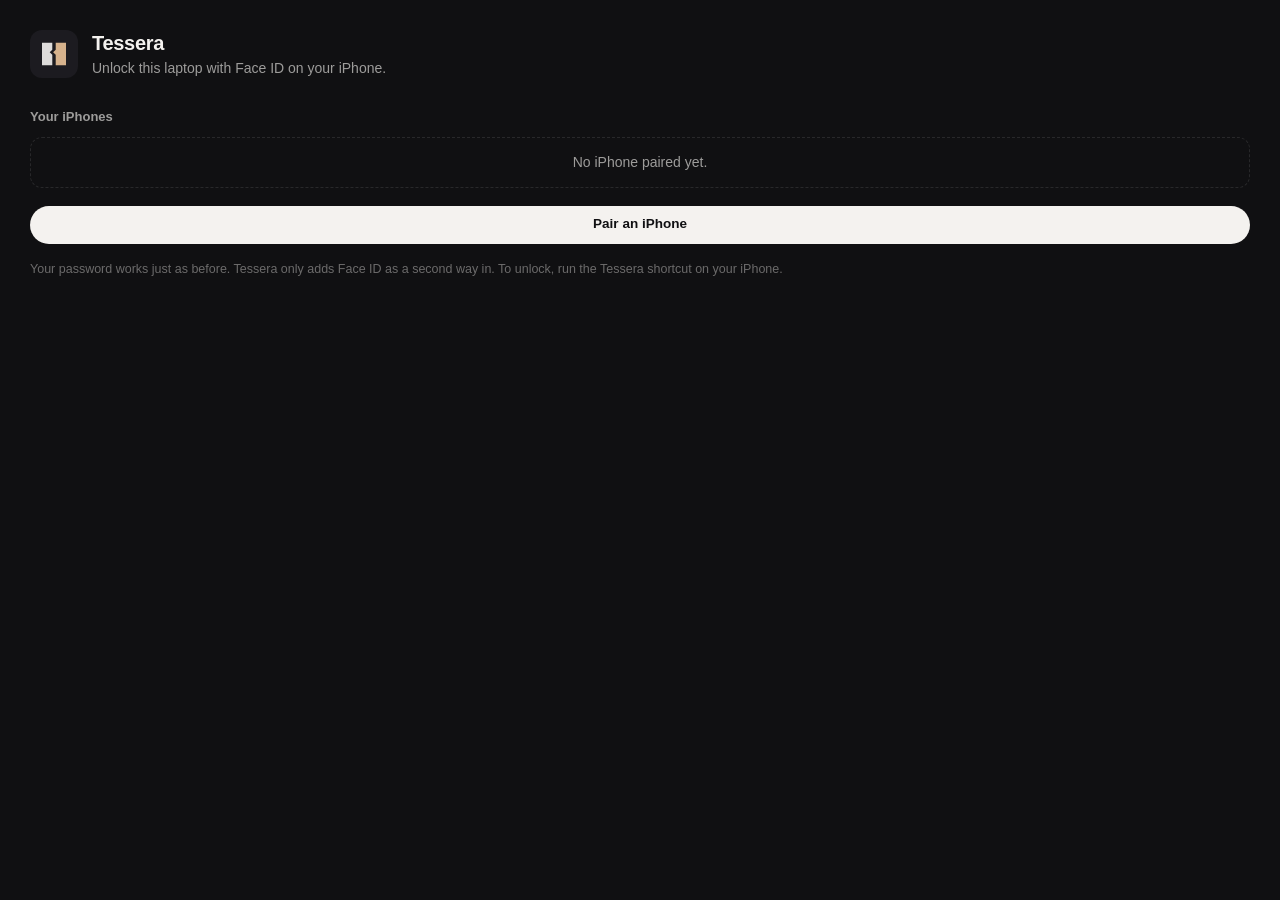
==== tessera/web/window.html @ c765f29f "The laptop side: pairing, Face ID unlock, and the phone page" ====
<!doctype html>
<html lang="en">
<head>
  <meta charset="utf-8">
  <meta http-equiv="Content-Security-Policy"
        content="default-src 'none'; script-src 'self' file:; style-src 'self' file:; font-src 'self' file:; img-src 'self' file: data:; connect-src 'none'">
  <title>Tessera</title>
  <link rel="stylesheet" href="window.css">
</head>
<body>
  <header>
    <svg class="mark" viewBox="0 0 56 56" aria-hidden="true">
      <rect width="56" height="56" rx="14" fill="#1c1b20"/>
      <path d="M14 15h12v8l-3 3 3 3v12H14z" fill="#f4f2ef" opacity=".9"/>
      <path d="M42 15H30v8l-3 3 3 3v12h12z" fill="#d6b28c"/>
    </svg>
    <div>
      <h1>Tessera</h1>
      <p class="sub">Unlock this laptop with Face ID on your iPhone.</p>
    </div>
  </header>

  <p id="error" class="banner" hidden></p>

  <!-- the normal view -->
  <section id="home">
    <h2>Your iPhones</h2>
    <ul id="devices"></ul>
    <p id="empty" class="empty">No iPhone paired yet.</p>
    <button id="pair" class="btn primary">Pair an iPhone</button>
    <p class="fine">Your password works just as before. Tessera only adds Face ID as a second way in.
      To unlock, run the Tessera shortcut on your iPhone.</p>
  </section>

  <!-- pairing: set up the shortcuts, run one, compare the code -->
  <section id="pairing" hidden>
    <h2>Pair an iPhone</h2>
    <ol class="steps">
      <li>
        <h3>Set up the two shortcuts</h3>
        <p>Point your iPhone's camera at this code and follow the steps it opens. Only needed once.</p>
        <img id="qr" alt="QR code for setting up the shortcuts">
      </li>
      <li>
        <h3>Run the Tessera shortcut</h3>
        <p>Your iPhone asks to save a passkey. Confirm with Face ID, then tap <b>Send to laptop</b>.</p>
      </li>
    </ol>
    <p class="wait">Waiting for your iPhone · <span id="left"></span></p>
    <button id="cancel" class="btn">Cancel</button>
  </section>

  <!-- the code check -->
  <section id="confirm" hidden>
    <h2>Does your iPhone show this code?</h2>
    <div class="code" id="code"></div>
    <p class="fine">If the codes differ, someone else may have answered at the same moment. Cancel and try again.</p>
    <div class="row">
      <button id="no" class="btn">They're different</button>
      <button id="yes" class="btn primary">They match</button>
    </div>
  </section>

  <footer id="where"></footer>
  <script src="window.js"></script>
</body>
</html>
---- tessera/web/window.css ----
/* Tessera window. Same palette as the phone page, Toss, Pluck and Vertorama. */

@font-face {
  font-family: "Inter";
  src: url("InterVariable.woff2") format("woff2");
  font-weight: 100 900;
}

:root {
  --bg: #101012;
  --card: #18181a;
  --raised: #222226;
  --hair: rgba(255, 255, 255, 0.10);
  --text: #f4f2ef;
  --t2: rgba(244, 242, 239, 0.62);
  --t3: rgba(244, 242, 239, 0.4);
  --sand: #d6b28c;
  --bad: #e5847a;
}

* { box-sizing: border-box; margin: 0; padding: 0; }
html, body { background: var(--bg); }
body {
  font: 400 14px/1.5 Inter, "Noto Sans", sans-serif;
  -webkit-font-smoothing: antialiased;
  color: var(--text);
  padding: 28px 30px 24px;
  user-select: none; cursor: default;
  min-height: 100vh; display: flex; flex-direction: column;
}
button { font: inherit; color: inherit; border: 0; background: none; cursor: default; }
[hidden] { display: none !important; }

header { display: flex; align-items: center; gap: 14px; margin-bottom: 28px; }
.mark { width: 48px; height: 48px; flex: none; }
h1 { font-size: 20px; font-weight: 700; letter-spacing: -0.015em; }
.sub { color: var(--t2); }
h2 { font-size: 13px; font-weight: 650; color: var(--t2); margin-bottom: 10px; }
#confirm h2 { font-size: 17px; color: var(--text); text-align: center; margin-top: 20px; }

.banner { background: rgba(229, 132, 122, 0.12); color: var(--bad); padding: 10px 14px; border-radius: 10px; margin-bottom: 18px; }

#devices { list-style: none; }
#devices li {
  display: flex; align-items: center; gap: 12px;
  padding: 12px 14px; background: var(--card); border: 1px solid var(--hair); border-radius: 12px; margin-bottom: 8px;
}
#devices .phone { width: 28px; height: 28px; flex: none; color: var(--t2); }
#devices .info { flex: 1; min-width: 0; }
#devices .name { font-weight: 600; }
#devices .when { color: var(--t2); font-size: 12.5px; }
.empty { color: var(--t2); padding: 14px; border: 1px dashed var(--hair); border-radius: 12px; text-align: center; }

.btn {
  height: 38px; padding: 0 18px; border-radius: 999px; font-weight: 600; font-size: 13.5px;
  background: var(--raised); transition: background 120ms;
}
.btn:hover { background: #2b2b30; }
.btn.primary { background: var(--text); color: #101012; }
.btn.primary:hover { background: #fff; }
.btn.small { height: 30px; padding: 0 12px; font-size: 12.5px; }
.btn.danger { color: var(--bad); }
#pair, #cancel { margin-top: 18px; width: 100%; }

.fine { color: var(--t3); font-size: 12.5px; margin-top: 16px; }
#confirm .fine { text-align: center; }

ol.steps { list-style: none; counter-reset: s; }
ol.steps > li { counter-increment: s; position: relative; padding: 0 0 20px 38px; }
ol.steps > li::before {
  content: counter(s); position: absolute; left: 0; top: 0; width: 24px; height: 24px; border-radius: 50%;
  background: var(--raised); font-size: 12px; font-weight: 650;
  display: flex; align-items: center; justify-content: center;
}
ol.steps h3 { font-size: 14.5px; font-weight: 650; }
ol.steps p { color: var(--t2); }
ol.steps b { color: var(--text); font-weight: 600; }
#qr { display: block; width: 168px; height: 168px; margin-top: 12px; background: #fff; border-radius: 10px; padding: 6px; }
.wait { color: var(--sand); font-variant-numeric: tabular-nums; }

.code {
  font-size: 54px; font-weight: 700; letter-spacing: 0.18em; text-align: center;
  font-variant-numeric: tabular-nums; margin: 18px 0 4px;
}
.row { display: flex; gap: 10px; margin-top: 22px; }
.row .btn { flex: 1; }

footer { margin-top: auto; padding-top: 22px; color: var(--t3); font-size: 12px; }
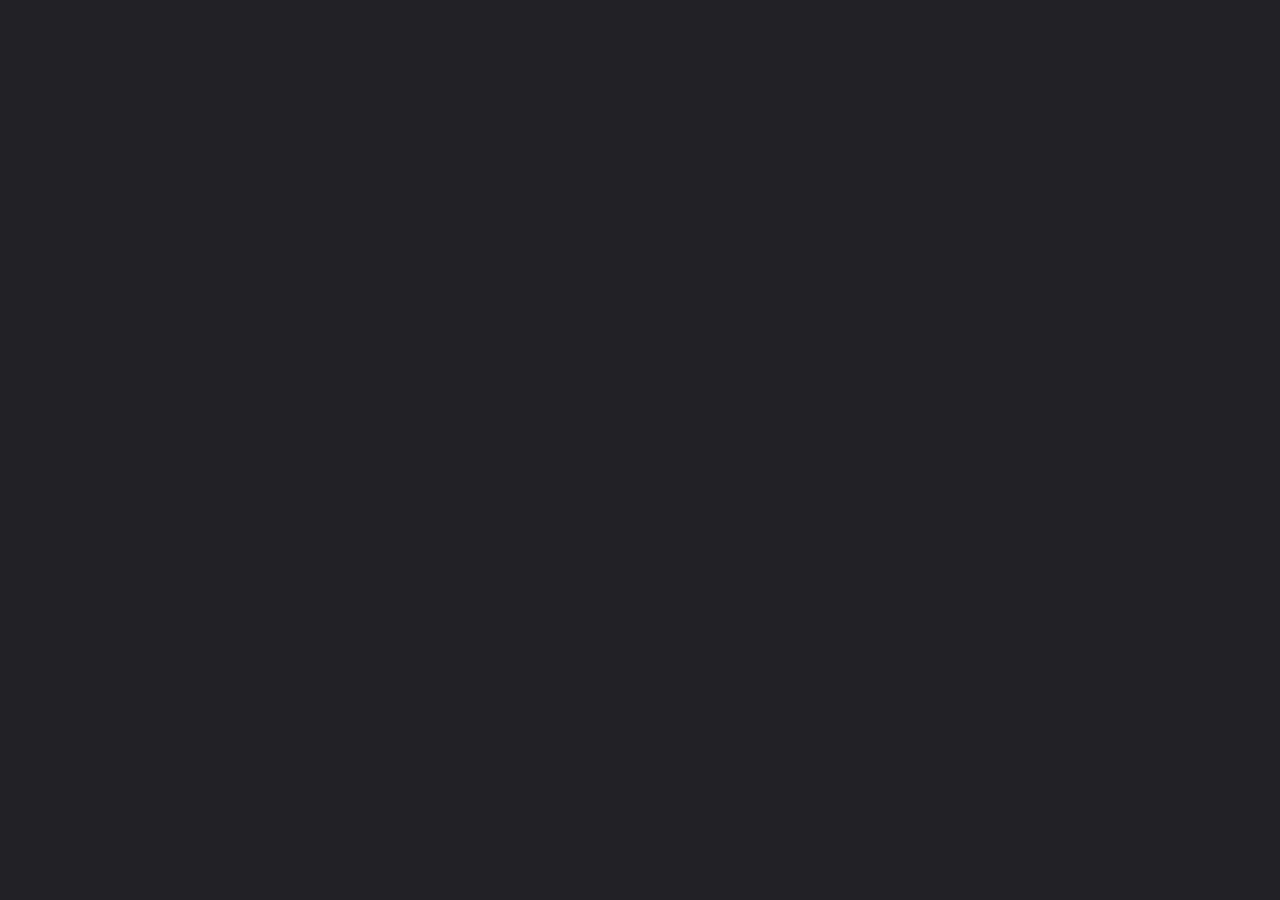
==== commit 4fc630be: "A native look: GNOME-style window, iPhone-style phone page, new icon" ====
--- a/tessera/web/window.html
+++ b/tessera/web/window.html
@@ -3,61 +3,88 @@
 <head>
   <meta charset="utf-8">
   <meta http-equiv="Content-Security-Policy"
-        content="default-src 'none'; script-src 'self' file:; style-src 'self' file:; font-src 'self' file:; img-src 'self' file: data:; connect-src 'none'">
+        content="default-src 'none'; script-src 'self' file:; style-src 'self' file:; img-src 'self' file: data:; connect-src 'none'">
   <title>Tessera</title>
   <link rel="stylesheet" href="window.css">
 </head>
 <body>
-  <header>
-    <svg class="mark" viewBox="0 0 56 56" aria-hidden="true">
-      <rect width="56" height="56" rx="14" fill="#1c1b20"/>
-      <path d="M14 15h12v8l-3 3 3 3v12H14z" fill="#f4f2ef" opacity=".9"/>
-      <path d="M42 15H30v8l-3 3 3 3v12h12z" fill="#d6b28c"/>
-    </svg>
-    <div>
-      <h1>Tessera</h1>
-      <p class="sub">Unlock this laptop with Face ID on your iPhone.</p>
-    </div>
-  </header>
-
   <p id="error" class="banner" hidden></p>
 
-  <!-- the normal view -->
-  <section id="home">
-    <h2>Your iPhones</h2>
-    <ul id="devices"></ul>
-    <p id="empty" class="empty">No iPhone paired yet.</p>
-    <button id="pair" class="btn primary">Pair an iPhone</button>
-    <p class="fine">Your password works just as before. Tessera only adds Face ID as a second way in.
-      To unlock, run the Tessera shortcut on your iPhone.</p>
+  <!-- nothing paired yet -->
+  <section id="empty" class="status-page" hidden>
+    <img class="app-icon" src="../../data/io.github.beansasset.Tessera.svg" alt="">
+    <h1>Unlock with your iPhone</h1>
+    <p>Pair your iPhone once, then unlock this laptop by running a shortcut and looking at your phone. Your password keeps working as before.</p>
+    <button class="button suggested" data-action="pair">Pair iPhone</button>
   </section>
 
-  <!-- pairing: set up the shortcuts, run one, compare the code -->
-  <section id="pairing" hidden>
-    <h2>Pair an iPhone</h2>
-    <ol class="steps">
-      <li>
-        <h3>Set up the two shortcuts</h3>
-        <p>Point your iPhone's camera at this code and follow the steps it opens. Only needed once.</p>
-        <img id="qr" alt="QR code for setting up the shortcuts">
-      </li>
-      <li>
-        <h3>Run the Tessera shortcut</h3>
-        <p>Your iPhone asks to save a passkey. Confirm with Face ID, then tap <b>Send to laptop</b>.</p>
-      </li>
-    </ol>
-    <p class="wait">Waiting for your iPhone · <span id="left"></span></p>
-    <button id="cancel" class="btn">Cancel</button>
+  <!-- paired -->
+  <section id="home" hidden>
+    <div class="group">
+      <h2>Paired iPhones</h2>
+      <ul class="boxed-list" id="devices"></ul>
+    </div>
+
+    <div class="group">
+      <h2>Unlocking</h2>
+      <ul class="boxed-list">
+        <li class="row">
+          <div class="text">
+            <div class="title">Run the Tessera shortcut</div>
+            <div class="subtitle">From the Home Screen, or double-tap the back of your iPhone with Back Tap.</div>
+          </div>
+        </li>
+        <li class="row">
+          <div class="text">
+            <div class="title">Your password</div>
+            <div class="subtitle">Still works, as always.</div>
+          </div>
+        </li>
+      </ul>
+    </div>
+
+    <div class="actions">
+      <button class="button" data-action="pair">Pair Another iPhone…</button>
+    </div>
   </section>
 
-  <!-- the code check -->
-  <section id="confirm" hidden>
-    <h2>Does your iPhone show this code?</h2>
+  <!-- pairing -->
+  <section id="pairing" hidden>
+    <div class="group">
+      <h2>Pair an iPhone</h2>
+      <div class="card pairing">
+        <img id="qr" alt="QR code for setting up the shortcuts">
+        <ol>
+          <li>
+            <div class="title">Scan this with your iPhone's camera</div>
+            <div class="subtitle">It shows how to make the two shortcuts. Only needed the first time.</div>
+          </li>
+          <li>
+            <div class="title">Run the Tessera shortcut</div>
+            <div class="subtitle">Save the passkey with Face ID, then tap Send to Laptop.</div>
+          </li>
+        </ol>
+      </div>
+    </div>
+    <div class="waiting">
+      <span class="spinner" aria-hidden="true"></span>
+      <span>Waiting for your iPhone</span>
+      <span class="dim" id="left"></span>
+    </div>
+    <div class="actions">
+      <button class="button" id="cancel">Cancel</button>
+    </div>
+  </section>
+
+  <!-- comparing the code -->
+  <section id="confirm" class="status-page" hidden>
+    <h1>Check the Code</h1>
+    <p>Your iPhone shows a four-digit code. It should be the same as this one.</p>
     <div class="code" id="code"></div>
-    <p class="fine">If the codes differ, someone else may have answered at the same moment. Cancel and try again.</p>
-    <div class="row">
-      <button id="no" class="btn">They're different</button>
-      <button id="yes" class="btn primary">They match</button>
+    <p class="small">If they differ, another device answered at the same time. Choose Cancel and pair again.</p>
+    <div class="actions split">
+      <button class="button" id="no">Cancel</button>
+      <button class="button suggested" id="yes">Codes Match</button>
     </div>
   </section>
 
--- a/tessera/web/window.css
+++ b/tessera/web/window.css
@@ -1,88 +1,109 @@
-/* Tessera window. Same palette as the phone page, Toss, Pluck and Vertorama. */
-
-@font-face {
-  font-family: "Inter";
-  src: url("InterVariable.woff2") format("woff2");
-  font-weight: 100 900;
-}
+/* Tessera window, laid out like a GNOME (libadwaita) app: the system font,
+ * boxed lists with rows, one blue suggested action. Dark, to match the
+ * desktop's preference that the app sets. */
 
 :root {
-  --bg: #101012;
-  --card: #18181a;
-  --raised: #222226;
-  --hair: rgba(255, 255, 255, 0.10);
-  --text: #f4f2ef;
-  --t2: rgba(244, 242, 239, 0.62);
-  --t3: rgba(244, 242, 239, 0.4);
-  --sand: #d6b28c;
-  --bad: #e5847a;
+  --window-bg: #222226;
+  --view-bg: #1d1d20;
+  --card-bg: #2e2e32;
+  --card-hover: #36363b;
+  --border: rgba(255, 255, 255, 0.07);
+  --fg: #ffffff;
+  --dim: rgba(255, 255, 255, 0.55);
+  --accent: #3584e4;
+  --accent-hover: #4a92ea;
+  --accent-fg: #78aeed;
+  --destructive: #ff7b63;
+  --button: rgba(255, 255, 255, 0.1);
+  --button-hover: rgba(255, 255, 255, 0.15);
 }
 
 * { box-sizing: border-box; margin: 0; padding: 0; }
-html, body { background: var(--bg); }
+html, body { background: var(--window-bg); }
 body {
-  font: 400 14px/1.5 Inter, "Noto Sans", sans-serif;
-  -webkit-font-smoothing: antialiased;
-  color: var(--text);
-  padding: 28px 30px 24px;
+  font: 400 15px/1.4 system-ui, sans-serif;
+  color: var(--fg);
+  padding: 24px 32px 20px;
+  min-height: 100vh; display: flex; flex-direction: column;
   user-select: none; cursor: default;
-  min-height: 100vh; display: flex; flex-direction: column;
 }
-button { font: inherit; color: inherit; border: 0; background: none; cursor: default; }
 [hidden] { display: none !important; }
+button { font: inherit; color: inherit; border: 0; cursor: default; }
 
-header { display: flex; align-items: center; gap: 14px; margin-bottom: 28px; }
-.mark { width: 48px; height: 48px; flex: none; }
-h1 { font-size: 20px; font-weight: 700; letter-spacing: -0.015em; }
-.sub { color: var(--t2); }
-h2 { font-size: 13px; font-weight: 650; color: var(--t2); margin-bottom: 10px; }
-#confirm h2 { font-size: 17px; color: var(--text); text-align: center; margin-top: 20px; }
+/* buttons: GTK's shape, not pills */
+.button {
+  min-height: 34px; padding: 0 16px; border-radius: 6px;
+  background: var(--button); font-weight: 700;
+  transition: background 100ms;
+}
+.button:hover { background: var(--button-hover); }
+.button.suggested { background: var(--accent); }
+.button.suggested:hover { background: var(--accent-hover); }
+.button.flat { background: transparent; font-weight: 400; }
+.button.flat:hover { background: var(--button); }
+.button.flat.destructive { color: var(--destructive); }
 
-.banner { background: rgba(229, 132, 122, 0.12); color: var(--bad); padding: 10px 14px; border-radius: 10px; margin-bottom: 18px; }
+/* a centred page: icon, title, text, one action */
+.status-page {
+  flex: 1; display: flex; flex-direction: column; align-items: center; justify-content: center;
+  text-align: center; padding: 12px 24px;
+}
+.status-page .app-icon { width: 128px; height: 128px; margin-bottom: 24px; }
+.status-page h1 { font-size: 26px; font-weight: 800; }
+.status-page p { color: var(--fg); opacity: 0.8; margin-top: 10px; max-width: 400px; }
+.status-page p.small { font-size: 13px; opacity: 0.55; }
+.status-page .button { margin-top: 30px; min-height: 42px; padding: 0 28px; }
 
-#devices { list-style: none; }
-#devices li {
+/* groups of rows */
+.group { margin-bottom: 26px; }
+.group h2 { font-size: 15px; font-weight: 700; margin: 0 2px 10px; }
+.boxed-list {
+  list-style: none; background: var(--card-bg); border-radius: 12px;
+  box-shadow: 0 0 0 1px var(--border), 0 1px 3px rgba(0, 0, 0, 0.2);
+  overflow: hidden;
+}
+.row {
   display: flex; align-items: center; gap: 12px;
-  padding: 12px 14px; background: var(--card); border: 1px solid var(--hair); border-radius: 12px; margin-bottom: 8px;
+  min-height: 56px; padding: 8px 12px 8px 14px;
 }
-#devices .phone { width: 28px; height: 28px; flex: none; color: var(--t2); }
-#devices .info { flex: 1; min-width: 0; }
-#devices .name { font-weight: 600; }
-#devices .when { color: var(--t2); font-size: 12.5px; }
-.empty { color: var(--t2); padding: 14px; border: 1px dashed var(--hair); border-radius: 12px; text-align: center; }
+.row + .row { border-top: 1px solid var(--border); }
+.row .icon { width: 22px; height: 22px; flex: none; color: var(--dim); }
+.text { flex: 1; min-width: 0; }
+.title { font-weight: 400; }
+.subtitle { font-size: 13px; color: var(--dim); margin-top: 1px; }
 
-.btn {
-  height: 38px; padding: 0 18px; border-radius: 999px; font-weight: 600; font-size: 13.5px;
-  background: var(--raised); transition: background 120ms;
+.actions { display: flex; justify-content: center; margin-top: 4px; }
+.actions.split { gap: 12px; margin-top: 30px; }
+.actions.split .button { min-width: 140px; min-height: 42px; }
+
+/* pairing */
+.card { background: var(--card-bg); border-radius: 12px; box-shadow: 0 0 0 1px var(--border), 0 1px 3px rgba(0, 0, 0, 0.2); }
+.pairing { display: flex; gap: 20px; align-items: center; padding: 18px; }
+#qr { width: 150px; height: 150px; flex: none; background: #fff; border-radius: 8px; padding: 6px; }
+.pairing ol { list-style: none; counter-reset: s; }
+.pairing li { counter-increment: s; position: relative; padding-left: 30px; }
+.pairing li + li { margin-top: 16px; }
+.pairing li::before {
+  content: counter(s); position: absolute; left: 0; top: 1px;
+  width: 20px; height: 20px; border-radius: 50%; background: var(--button);
+  font-size: 12px; font-weight: 700; display: flex; align-items: center; justify-content: center;
 }
-.btn:hover { background: #2b2b30; }
-.btn.primary { background: var(--text); color: #101012; }
-.btn.primary:hover { background: #fff; }
-.btn.small { height: 30px; padding: 0 12px; font-size: 12.5px; }
-.btn.danger { color: var(--bad); }
-#pair, #cancel { margin-top: 18px; width: 100%; }
+.waiting { display: flex; align-items: center; justify-content: center; gap: 10px; margin: 4px 0 18px; }
+.dim { color: var(--dim); font-variant-numeric: tabular-nums; }
+.spinner {
+  width: 16px; height: 16px; border-radius: 50%;
+  border: 2px solid rgba(255, 255, 255, 0.15); border-top-color: var(--fg);
+  animation: spin 900ms linear infinite;
+}
+@keyframes spin { to { transform: rotate(360deg); } }
 
-.fine { color: var(--t3); font-size: 12.5px; margin-top: 16px; }
-#confirm .fine { text-align: center; }
+/* the code */
+.code {
+  margin: 26px 0 4px; padding: 14px 26px; border-radius: 12px; background: var(--card-bg);
+  font: 700 44px/1 ui-monospace, "DejaVu Sans Mono", monospace; letter-spacing: 0.25em;
+  padding-right: calc(26px - 0.25em);
+}
 
-ol.steps { list-style: none; counter-reset: s; }
-ol.steps > li { counter-increment: s; position: relative; padding: 0 0 20px 38px; }
-ol.steps > li::before {
-  content: counter(s); position: absolute; left: 0; top: 0; width: 24px; height: 24px; border-radius: 50%;
-  background: var(--raised); font-size: 12px; font-weight: 650;
-  display: flex; align-items: center; justify-content: center;
-}
-ol.steps h3 { font-size: 14.5px; font-weight: 650; }
-ol.steps p { color: var(--t2); }
-ol.steps b { color: var(--text); font-weight: 600; }
-#qr { display: block; width: 168px; height: 168px; margin-top: 12px; background: #fff; border-radius: 10px; padding: 6px; }
-.wait { color: var(--sand); font-variant-numeric: tabular-nums; }
+.banner { background: rgba(224, 27, 36, 0.18); color: var(--destructive); padding: 10px 14px; border-radius: 12px; margin-bottom: 18px; }
 
-.code {
-  font-size: 54px; font-weight: 700; letter-spacing: 0.18em; text-align: center;
-  font-variant-numeric: tabular-nums; margin: 18px 0 4px;
-}
-.row { display: flex; gap: 10px; margin-top: 22px; }
-.row .btn { flex: 1; }
-
-footer { margin-top: auto; padding-top: 22px; color: var(--t3); font-size: 12px; }
+footer { margin-top: auto; padding-top: 16px; text-align: center; font-size: 12px; color: var(--dim); }
